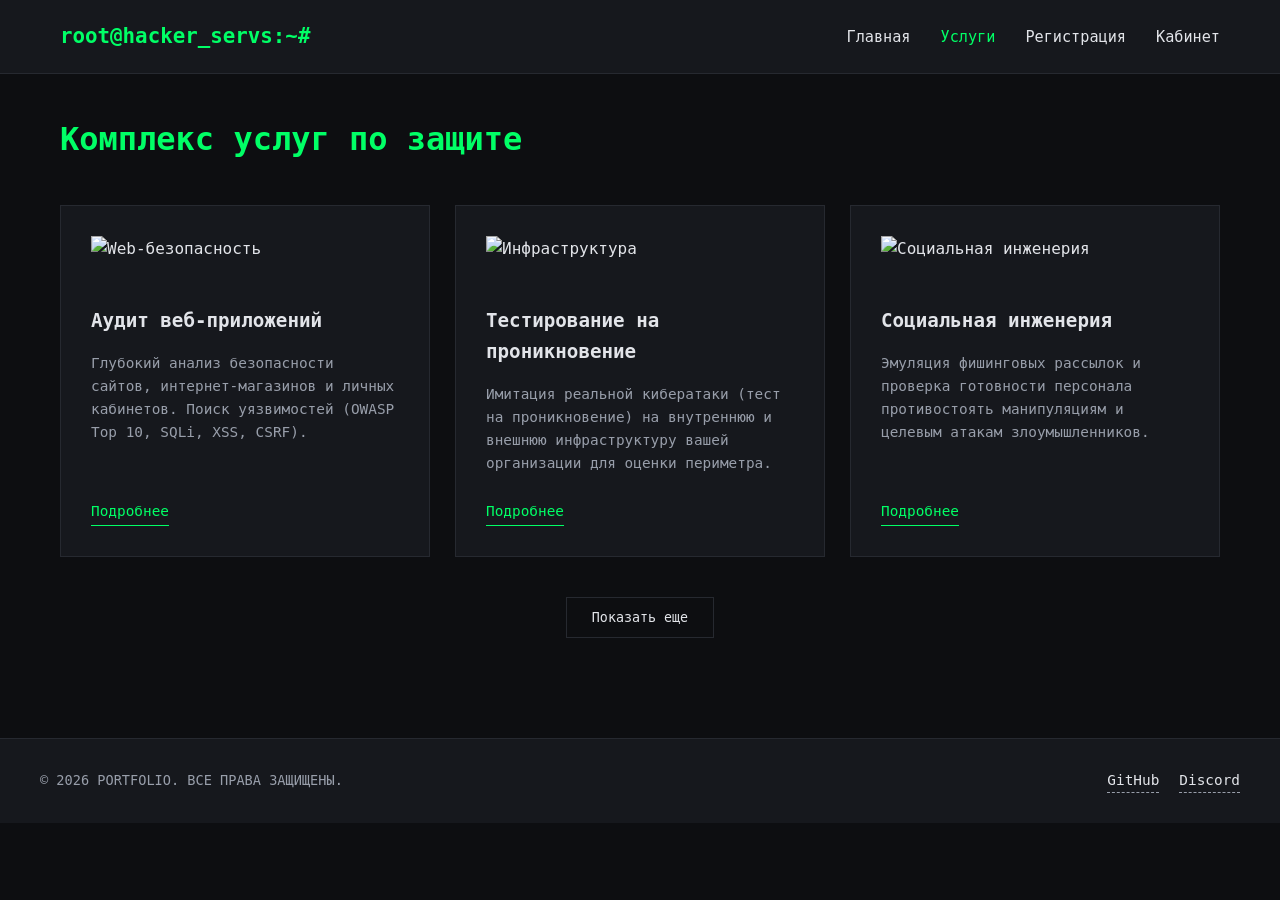
==== services.html @ 112bf922 "Add files via upload" ====
<!DOCTYPE html>
<html lang="ru">
<head>
    <meta charset="UTF-8">
    <meta name="viewport" content="width=device-width, initial-scale=1.0">
    <title>Услуги кибербезопасности</title>
    <link rel="stylesheet" href="style.css">
</head>
<body>

    <header class="header">
        <div class="header__container">
            <div class="header__logo">root@hacker_servs:~#</div>
            <button class="header__menu-btn" aria-label="Открыть меню">[=]</button>
            <nav class="nav">
                <ul class="nav__list">
                    <li><a href="index.html" class="nav__link">Главная</a></li>
                    <li><a href="services.html" class="nav__link nav__link_active">Услуги</a></li>
                    <li><a href="registration.html" class="nav__link">Регистрация</a></li>
                    <li><a href="account.html" class="nav__link">Кабинет</a></li>
                </ul>
            </nav>
        </div>
    </header>

    <main class="main-content">
        <section class="services-section">
            <h1 class="services-section__title">Комплекс услуг по защите</h1>
            
            <div class="services-list">
                <article class="service-card">
                    <div class="service-card__icon-wrapper">
                        <img src="img/icon-web.jpg" alt="Web-безопасность" class="service-card__icon">
                    </div>
                    <h3 class="service-card__title">Аудит веб-приложений</h3>
                    <p class="service-card__description">Глубокий анализ безопасности сайтов, интернет-магазинов и личных кабинетов. Поиск уязвимостей (OWASP Top 10, SQLi, XSS, CSRF).</p>
                    <a href="#" class="service-card__link">Подробнее</a>
                </article>

                <article class="service-card">
                    <div class="service-card__icon-wrapper">
                        <img src="img/icon-infra.svg" alt="Инфраструктура" class="service-card__icon">
                    </div>
                    <h3 class="service-card__title">Тестирование на проникновение</h3>
                    <p class="service-card__description">Имитация реальной кибератаки (тест на проникновение) на внутреннюю и внешнюю инфраструктуру вашей организации для оценки периметра.</p>
                    <a href="#" class="service-card__link">Подробнее</a>
                </article>

                <article class="service-card">
                    <div class="service-card__icon-wrapper">
                        <img src="img/icon-social.svg" alt="Социальная инженерия" class="service-card__icon">
                    </div>
                    <h3 class="service-card__title">Социальная инженерия</h3>
                    <p class="service-card__description">Эмуляция фишинговых рассылок и проверка готовности персонала противостоять манипуляциям и целевым атакам злоумышленников.</p>
                    <a href="#" class="service-card__link">Подробнее</a>
                </article>

                <article class="service-card service-card_hidden">
                    <div class="service-card__icon-wrapper">
                        <img src="img/icon-code.svg" alt="Аудит кода" class="service-card__icon">
                    </div>
                    <h3 class="service-card__title">Аудит исходного кода</h3>
                    <p class="service-card__description">Анализ исходного кода программного обеспечения методами SAST/DAST для выявления скрытых бэкдоров, уязвимостей и ошибок проектирования.</p>
                    <a href="#" class="service-card__link">Подробнее</a>
                </article>

                <article class="service-card service-card_hidden">
                    <div class="service-card__icon-wrapper">
                        <img src="img/icon-ddos.svg" alt="Защита от DDoS" class="service-card__icon">
                    </div>
                    <h3 class="service-card__title">Защита от DDoS</h3>
                    <p class="service-card__description">Развертывание и конфигурирование эшелонированных систем фильтрации трафика для обеспечения доступности сервисов под экстремальными нагрузками.</p>
                    <a href="#" class="service-card__link">Подробнее</a>
                </article>

                <article class="service-card service-card_hidden">
                    <div class="service-card__icon-wrapper">
                        <img src="img/icon-incident.svg" alt="Расследование" class="service-card__icon">
                    </div>
                    <h3 class="service-card__title">Расследование инцидентов</h3>
                    <p class="service-card__description">Компьютерная криминалистика (форензика) после факта взлома. Сбор цифровых улик, локализация утечки и составление плана восстановления.</p>
                    <a href="#" class="service-card__link">Подробнее</a>
                </article>
            </div>

            <div class="pagination">
                <button class="pagination__button">Показать еще</button>
            </div>
        </section>
    </main>

    <footer class="footer">
        <div class="footer__container">
            <div class="footer__copy">&copy; 2026 PORTFOLIO. ВСЕ ПРАВА ЗАЩИЩЕНЫ.</div>
            <div class="footer__socials">
                <a href="#" class="footer__link">GitHub</a>
                <a href="#" class="footer__link">Discord</a>
            </div>
        </div>
    </footer>

    <script src="script.js"></script>
</body>
</html>
---- style.css ----
:root {
    --bg-color: #0d0e11;
    --panel-color: #16181d;
    --border-color: #262930;
    --text-main: #e2e4e9;
    --text-muted: #989eaa;
    --accent-color: #00ff66;
    --accent-dim: #00993d;
    --error-color: #ff3333;
    --font-family: 'JetBrains Mono', 'Fira Code', monospace;
}

* {
    box-sizing: border-box;
    margin: 0;
    padding: 0;
}

body {
    background-color: var(--bg-color);
    color: var(--text-main);
    font-family: var(--font-family);
    line-height: 1.6;
    overflow-x: hidden;
}

a {
    color: inherit;
    text-decoration: none;
}

button, input, checkbox {
    font-family: inherit;
}

/* ШАПКА (HEADER) */
.header {
    background-color: var(--panel-color);
    border-bottom: 1px solid var(--border-color);
    position: sticky;
    top: 0;
    z-index: 100;
}

.header__container {
    max-width: 1200px;
    margin: 0 auto;
    padding: 20px;
    display: flex;
    justify-content: space-between;
    align-items: center;
}

.header__logo {
    font-size: 1.3rem;
    font-weight: 700;
    color: var(--accent-color);
}

.header__menu-btn {
    display: none;
    background: none;
    border: none;
    color: var(--text-main);
    font-size: 1.5rem;
    cursor: pointer;
}

.nav__list {
    display: flex;
    list-style: none;
    gap: 30px;
}

.nav__link {
    font-size: 0.95rem;
    transition: color 0.2s ease;
}

.nav__link:hover, .nav__link_active {
    color: var(--accent-color);
}

/* ПОДВАЛ (FOOTER) */
.footer {
    background-color: var(--panel-color);
    border-top: 1px solid var(--border-color);
    padding: 30px 20px;
    margin-top: 60px;
}

.footer__container {
    max-width: 1200px;
    margin: 0 auto;
    display: flex;
    justify-content: space-between;
    align-items: center;
    flex-wrap: wrap;
    gap: 20px;
}

.footer__copy {
    color: var(--text-muted);
    font-size: 0.85rem;
}

.footer__socials {
    display: flex;
    gap: 20px;
}

.footer__link {
    font-size: 0.9rem;
    border-bottom: 1px dashed var(--text-muted);
}

.footer__link:hover {
    color: var(--accent-color);
    border-color: var(--accent-color);
}

/* СТРАНИЦА: INDEX.HTML (ГЛАВНАЯ) */
.main-content {
    max-width: 1200px;
    margin: 0 auto;
    padding: 0 20px;
}

/* Промо-блок */
.promo {
    padding: 80px 0;
    position: relative;
}

.promo__container {
    display: flex;
    align-items: center;
    justify-content: space-between;
    gap: 40px;
}

.promo__content {
    flex: 1;
}

.promo__title {
    font-size: 2.2rem;
    line-height: 1.3;
    margin-bottom: 20px;
    min-height: 365px; /* Резервируем высоту на десктопах */
}

.promo__subtitle {
    color: var(--text-muted);
    font-size: 1.1rem;
    margin-bottom: 35px;
}

.promo__button {
    display: inline-block;
    background-color: transparent;
    color: var(--accent-color);
    border: 1px solid var(--accent-color);
    padding: 12px 30px;
    font-size: 0.95rem;
    font-weight: bold;
    cursor: pointer;
    transition: all 0.2s ease;
}

.promo__button_accent:hover {
    background-color: var(--accent-color);
    color: var(--bg-color);
}

.promo__image-wrapper {
    flex: 1;
    display: flex;
    justify-content: center;
    position: relative;
}

.promo__image {
    max-width: 100%;
    height: auto;
    max-height: 350px;
    filter: grayscale(100%) contrast(120%);
}

.promo__pattern {
    position: absolute;
    color: #1a231e;
    font-size: 12px;
    user-select: none;
    z-index: -1;
    right: 0;
    top: 10%;
}

/* Блок Обо мне */
.about {
    padding: 60px 0;
    border-top: 1px solid var(--border-color);
}

.about__container {
    display: flex;
    gap: 50px;
    align-items: center;
}

.about__info {
    flex: 2;
}

.about__info h2 {
    font-size: 1.8rem;
    margin-bottom: 20px;
    color: var(--accent-color);
}

.about__info p {
    margin-bottom: 15px;
}

.about__cert-img {
    flex: 1;
    max-width: 50%;
    height: auto;
    border: 1px solid var(--border-color);
    filter: grayscale(100%);
}

/* Блок Преимущества */
.advantages {
    padding: 60px 0;
    border-top: 1px solid var(--border-color);
}

.advantages__title {
    font-size: 1.8rem;
    margin-bottom: 40px;
    color: var(--accent-color);
}

.advantages__grid {
    display: grid;
    grid-template-columns: repeat(4, 1fr);
    gap: 20px;
}

.advantage-card {
    background-color: var(--panel-color);
    border: 1px solid var(--border-color);
    padding: 25px;
}

.advantage-card__title {
    font-size: 1.1rem;
    margin-bottom: 15px;
    color: var(--text-main);
}

.advantage-card__description {
    color: var(--text-muted);
    font-size: 0.9rem;
}

/* СТРАНИЦА: SERVICES.HTML */
.services-section {
    padding: 40px 0;
}

.services-section__title {
    font-size: 2rem;
    margin-bottom: 40px;
    color: var(--accent-color);
}

.services-list {
    display: grid;
    grid-template-columns: repeat(3, 1fr);
    gap: 25px;
    margin-bottom: 40px;
}

.service-card {
    background-color: var(--panel-color);
    border: 1px solid var(--border-color);
    padding: 30px;
    display: flex;
    flex-direction: column;
}

.service-card_hidden {
    display: none !important;
}

.service-card__icon-wrapper {
    margin-bottom: 20px;
    height: 50px;
}

.service-card__icon {
    height: 500%;
    width: 100%;    
}

.service-card__title {
    font-size: 1.2rem;
    margin-bottom: 15px;
}

.service-card__description {
    color: var(--text-muted);
    font-size: 0.9rem;
    margin-bottom: 25px;
    flex-grow: 1;
}

.service-card__link {
    display: inline-block;
    align-self: flex-start;
    border-bottom: 1px solid var(--accent-color);
    color: var(--accent-color);
    font-size: 0.9rem;
    padding-bottom: 2px;
}

.pagination {
    text-align: center;
}

.pagination__button {
    background: none;
    border: 1px solid var(--border-color);
    color: var(--text-main);
    padding: 12px 25px;
    cursor: pointer;
    transition: border-color 0.2s;
}

.pagination__button:hover {
    border-color: var(--accent-color);
}

/* СТРАНИЦА: REGISTRATION.HTML */
.auth-section {
    max-width: 450px;
    margin: 80px auto;
    background-color: var(--panel-color);
    border: 1px solid var(--border-color);
    padding: 40px;
}

.auth-section__title {
    font-size: 1.5rem;
    margin-bottom: 25px;
    text-align: center;
}

.form__group {
    margin-bottom: 20px;
}

.form__label {
    display: block;
    font-size: 0.85rem;
    color: var(--text-muted);
    margin-bottom: 5px;
}

.form__input {
    width: 100%;
    background-color: var(--bg-color);
    border: 1px solid var(--border-color);
    color: var(--text-main);
    padding: 12px;
    font-size: 0.95rem;
}

.form__input:focus {
    outline: none;
    border-color: var(--accent-color);
}

.form__checkbox-label {
    display: flex;
    align-items: flex-start;
    gap: 10px;
    font-size: 0.85rem;
    color: var(--text-muted);
    cursor: pointer;
}

.form__checkbox {
    margin-top: 3px;
}

.form__submit-btn {
    width: 100%;
    background-color: var(--accent-color);
    color: var(--bg-color);
    border: none;
    padding: 14px;
    font-weight: bold;
    cursor: pointer;
    margin-top: 15px;
    transition: background-color 0.2s;
}

.form__submit-btn:hover {
    background-color: var(--accent-dim);
}

.form__error-message {
    color: var(--error-color);
    font-size: 0.8rem;
    margin-top: 5px;
    display: none;
}

.auth-section__footer {
    text-align: center;
    margin-top: 25px;
    font-size: 0.85rem;
    color: var(--text-muted);
}

.auth-section__link {
    color: var(--accent-color);
    text-decoration: underline;
}

/* СТРАНИЦА: ACCOUNT.HTML */
.account-section {
    padding: 40px 0;
}

.account-section__welcome {
    font-size: 1.8rem;
    margin-bottom: 30px;
}

.account-grid {
    display: grid;
    grid-template-columns: 1fr 2fr;
    gap: 30px;
    align-items: start;
}

.profile-card {
    background-color: var(--panel-color);
    border: 1px solid var(--border-color);
    padding: 30px;
    text-align: center;
}

.profile-card__avatar-container {
    width: 100px;
    height: 100px;
    margin: 0 auto 20px;
    background-color: var(--bg-color);
    border: 1px solid var(--border-color);
    display: flex;
    align-items: center;
    justify-content: center;
}

.profile-card__avatar {
    width: 60%;
    height: auto;
    filter: opacity(0.5);
}

.profile-card__info {
    text-align: left;
    margin-bottom: 25px;
    font-size: 0.9rem;
}

.profile-card__info p {
    margin-bottom: 8px;
}

.profile-card__logout-btn {
    background: none;
    border: 1px solid var(--error-color);
    color: var(--error-color);
    padding: 8px 20px;
    cursor: pointer;
    width: 100%;
}

.profile-card__logout-btn:hover {
    background-color: rgba(255, 51, 51, 0.1);
}

.audits-panel {
    background-color: var(--panel-color);
    border: 1px solid var(--border-color);
    padding: 30px;
}

.audits-panel__title {
    font-size: 1.3rem;
    margin-bottom: 20px;
}

.audits-table {
    width: 100%;
    border-collapse: collapse;
    font-size: 0.9rem;
}

.audits-table th, .audits-table td {
    padding: 12px;
    text-align: left;
    border-bottom: 1px solid var(--border-color);
}

.audits-table th {
    color: var(--text-muted);
    font-weight: normal;
}

.status-badge {
    display: inline-block;
    font-size: 0.8rem;
    padding: 2px 8px;
    border: 1px solid transparent;
}

.status-badge_success {
    color: var(--accent-color);
    border-color: var(--accent-color);
}

.status-badge_process {
    color: #ffaa00;
    border-color: #ffaa00;
}

/* СТРАНИЦА: 404.HTML */
.terminal-error {
    max-width: 650px;
    margin: 100px auto;
    background-color: var(--panel-color);
    border: 1px solid var(--border-color);
    font-family: var(--font-family);
    box-shadow: 0 0 20px rgba(0,0,0,0.5);
}

.terminal-error__header {
    background-color: #1c1f26;
    padding: 10px 15px;
    border-bottom: 1px solid var(--border-color);
    display: flex;
    gap: 8px;
}

.terminal-error__dot {
    width: 10px;
    height: 10px;
    border-radius: 50%;
    background-color: var(--border-color);
}

.terminal-error__dot_red { background-color: var(--error-color); }

.terminal-error__body {
    padding: 30px;
}

.terminal-error__code {
    color: var(--error-color);
    font-size: 1.1rem;
    margin-bottom: 15px;
}

.terminal-error__text {
    margin-bottom: 30px;
}

.terminal-error__link {
    display: inline-block;
    color: var(--accent-color);
    border: 1px solid var(--accent-color);
    padding: 10px 20px;
}

.terminal-error__link:hover {
    background-color: var(--accent-color);
    color: var(--bg-color);
}

/* АНИМАЦИИ ДЛЯ JAVASCRIPT */
.fade-in-element {
    opacity: 0;
    transform: translateY(20px);
    transition: opacity 0.6s ease-out, transform 0.6s ease-out;
}

.fade-in-element_visible {
    opacity: 1;
    transform: translateY(0);
}

/* ==========================================================================
   3. ТРЕБОВАНИЯ К АДАПТИВНОСТИ (Адаптивные брейкпоинты)
   ========================================================================== */

/* Планшетная версия (1024px) */
@media (max-width: 1024px) {
    .advantages__grid {
        grid-template-columns: repeat(2, 1fr);
    }
    .services-list {
        grid-template-columns: repeat(2, 1fr);
    }
}

/* Мобильная версия (768px и ниже) */
@media (max-width: 768px) {
    /* 1. Сетки: перевод карточек из горизонтального ряда в вертикальный список */
    .advantages__grid, .services-list, .account-grid {
        grid-template-columns: 1fr;
    }
    
    .promo__container, .about__container {
        flex-direction: column;
        text-align: center;
    }

    .promo__image-wrapper {
        order: -1; /* Картинка на мобильном встанет над текстом */
    }

    .service-card {
        align-items: center;
        text-align: center;
    }

    .service-card__link {
        align-self: center;
    }

    /* 2. Меню: Появление бургера и скрытие навигации */
    .header__menu-btn {
        display: block;
    }

    .nav {
        display: none;
        position: absolute;
        top: 100%;
        left: 0;
        width: 100%;
        background-color: var(--panel-color);
        border-bottom: 1px solid var(--border-color);
        padding: 20px;
    }

    .nav_open {
        display: block;
    }

    .nav__list {
        flex-direction: column;
        align-items: center;
        gap: 20px;
    }

    /* 3. Типографика: Уменьшение размеров заголовков и кнопок */
    .promo__title {
        font-size: 1.6rem;
        min-height: 250px; /* Резервируем высоту под увеличившийся объем текста на мобильных */
    }
    
    .promo__subtitle {
        font-size: 0.95rem;
    }

    .about__info h2, .advantages__title, .services-section__title, .account-section__welcome {
        font-size: 1.4rem;
    }

    .promo__button, .form__submit-btn {
        padding: 10px 20px;
        font-size: 0.85rem;
    }

    /* 4. Элементы: Скрытие декоративных точечных паттернов */
    .promo__pattern {
        display: none !important;
    }
    
    .about__cert-img {
        max-width: 250px;
    }
}
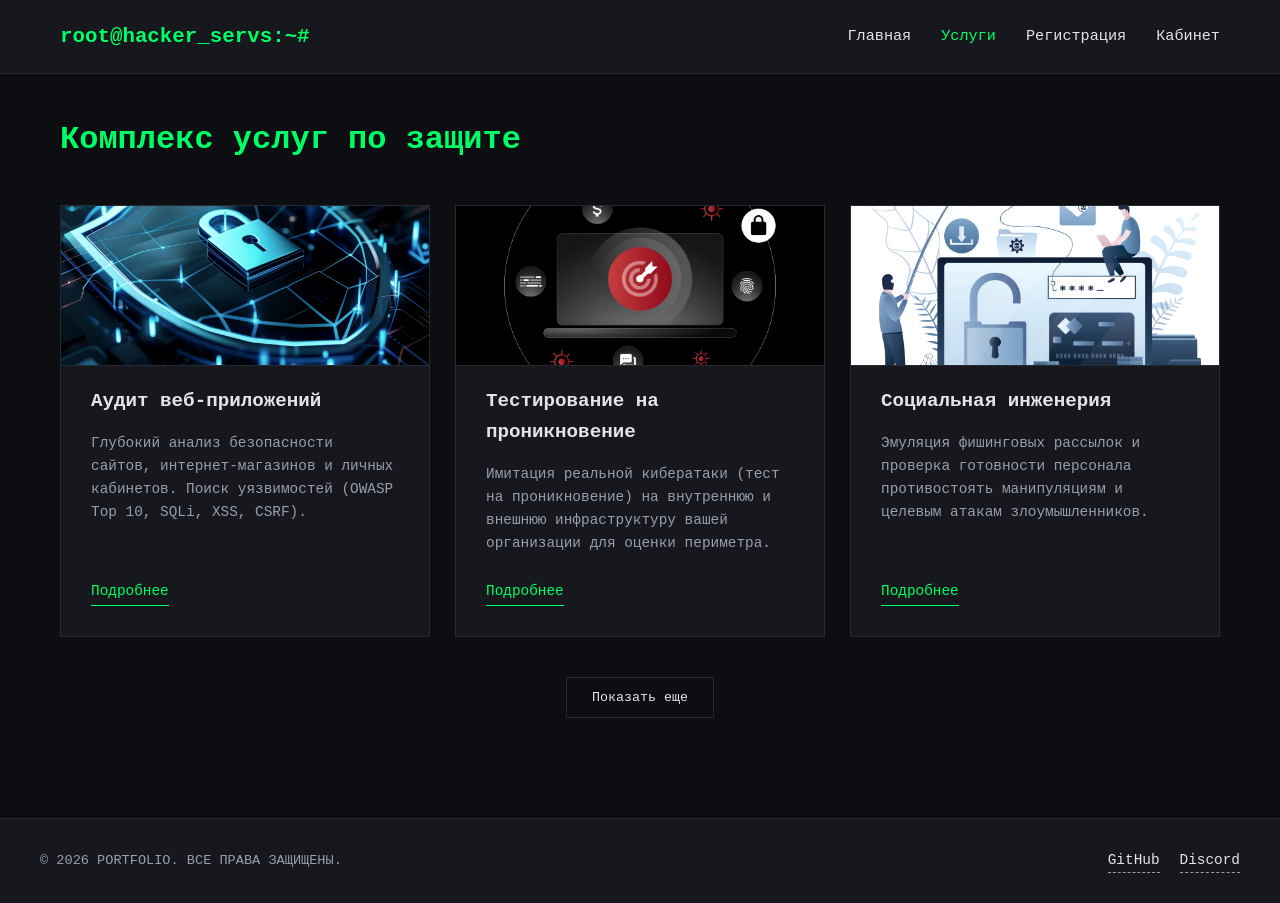
==== commit cdcca5a1: "Add files via upload" ====
--- a/services.html
+++ b/services.html
@@ -39,7 +39,7 @@
 
                 <article class="service-card">
                     <div class="service-card__icon-wrapper">
-                        <img src="img/icon-infra.svg" alt="Инфраструктура" class="service-card__icon">
+                        <img src="img/icon-infra.jpg" alt="Инфраструктура" class="service-card__icon">
                     </div>
                     <h3 class="service-card__title">Тестирование на проникновение</h3>
                     <p class="service-card__description">Имитация реальной кибератаки (тест на проникновение) на внутреннюю и внешнюю инфраструктуру вашей организации для оценки периметра.</p>
@@ -48,7 +48,7 @@
 
                 <article class="service-card">
                     <div class="service-card__icon-wrapper">
-                        <img src="img/icon-social.svg" alt="Социальная инженерия" class="service-card__icon">
+                        <img src="img/icon-social.jpg" alt="Социальная инженерия" class="service-card__icon">
                     </div>
                     <h3 class="service-card__title">Социальная инженерия</h3>
                     <p class="service-card__description">Эмуляция фишинговых рассылок и проверка готовности персонала противостоять манипуляциям и целевым атакам злоумышленников.</p>
@@ -57,7 +57,7 @@
 
                 <article class="service-card service-card_hidden">
                     <div class="service-card__icon-wrapper">
-                        <img src="img/icon-code.svg" alt="Аудит кода" class="service-card__icon">
+                        <img src="img/icon-code.jpg" alt="Аудит кода" class="service-card__icon">
                     </div>
                     <h3 class="service-card__title">Аудит исходного кода</h3>
                     <p class="service-card__description">Анализ исходного кода программного обеспечения методами SAST/DAST для выявления скрытых бэкдоров, уязвимостей и ошибок проектирования.</p>
@@ -66,7 +66,7 @@
 
                 <article class="service-card service-card_hidden">
                     <div class="service-card__icon-wrapper">
-                        <img src="img/icon-ddos.svg" alt="Защита от DDoS" class="service-card__icon">
+                        <img src="img/icon-ddos.jpg" alt="Защита от DDoS" class="service-card__icon">
                     </div>
                     <h3 class="service-card__title">Защита от DDoS</h3>
                     <p class="service-card__description">Развертывание и конфигурирование эшелонированных систем фильтрации трафика для обеспечения доступности сервисов под экстремальными нагрузками.</p>
@@ -75,7 +75,7 @@
 
                 <article class="service-card service-card_hidden">
                     <div class="service-card__icon-wrapper">
-                        <img src="img/icon-incident.svg" alt="Расследование" class="service-card__icon">
+                        <img src="img/icon-incident.jpg" alt="Расследование" class="service-card__icon">
                     </div>
                     <h3 class="service-card__title">Расследование инцидентов</h3>
                     <p class="service-card__description">Компьютерная криминалистика (форензика) после факта взлома. Сбор цифровых улик, локализация утечки и составление плана восстановления.</p>
--- a/style.css
+++ b/style.css
@@ -297,13 +297,19 @@
 }
 
 .service-card__icon-wrapper {
-    margin-bottom: 20px;
-    height: 50px;
+    margin: -30px -30px 20px -30px; /* Сдвигаем картинку в края карточки (нейтрализуем padding: 30px у .service-card) */
+    height: 160px;                 /* Фиксированная высота для зоны картинки */
+    overflow: hidden;              /* Скрываем всё, что выходит за рамки */
+    border-bottom: 1px solid var(--border-color); /* Отделяем картинку от текста красивой хакерской линией */
 }
 
 .service-card__icon {
-    height: 500%;
-    width: 100%;    
+    width: 100%;
+    height: 100%;
+    object-fit: cover;             /* Картинка идеально заполняет блок без искажения пропорций */
+    object-position: center;       /* Центрируем изображение */
+    filter: grayscale(40%) contrast(110%); /* Сохраняем вашу стилистику */
+    display: block;
 }
 
 .service-card__title {
